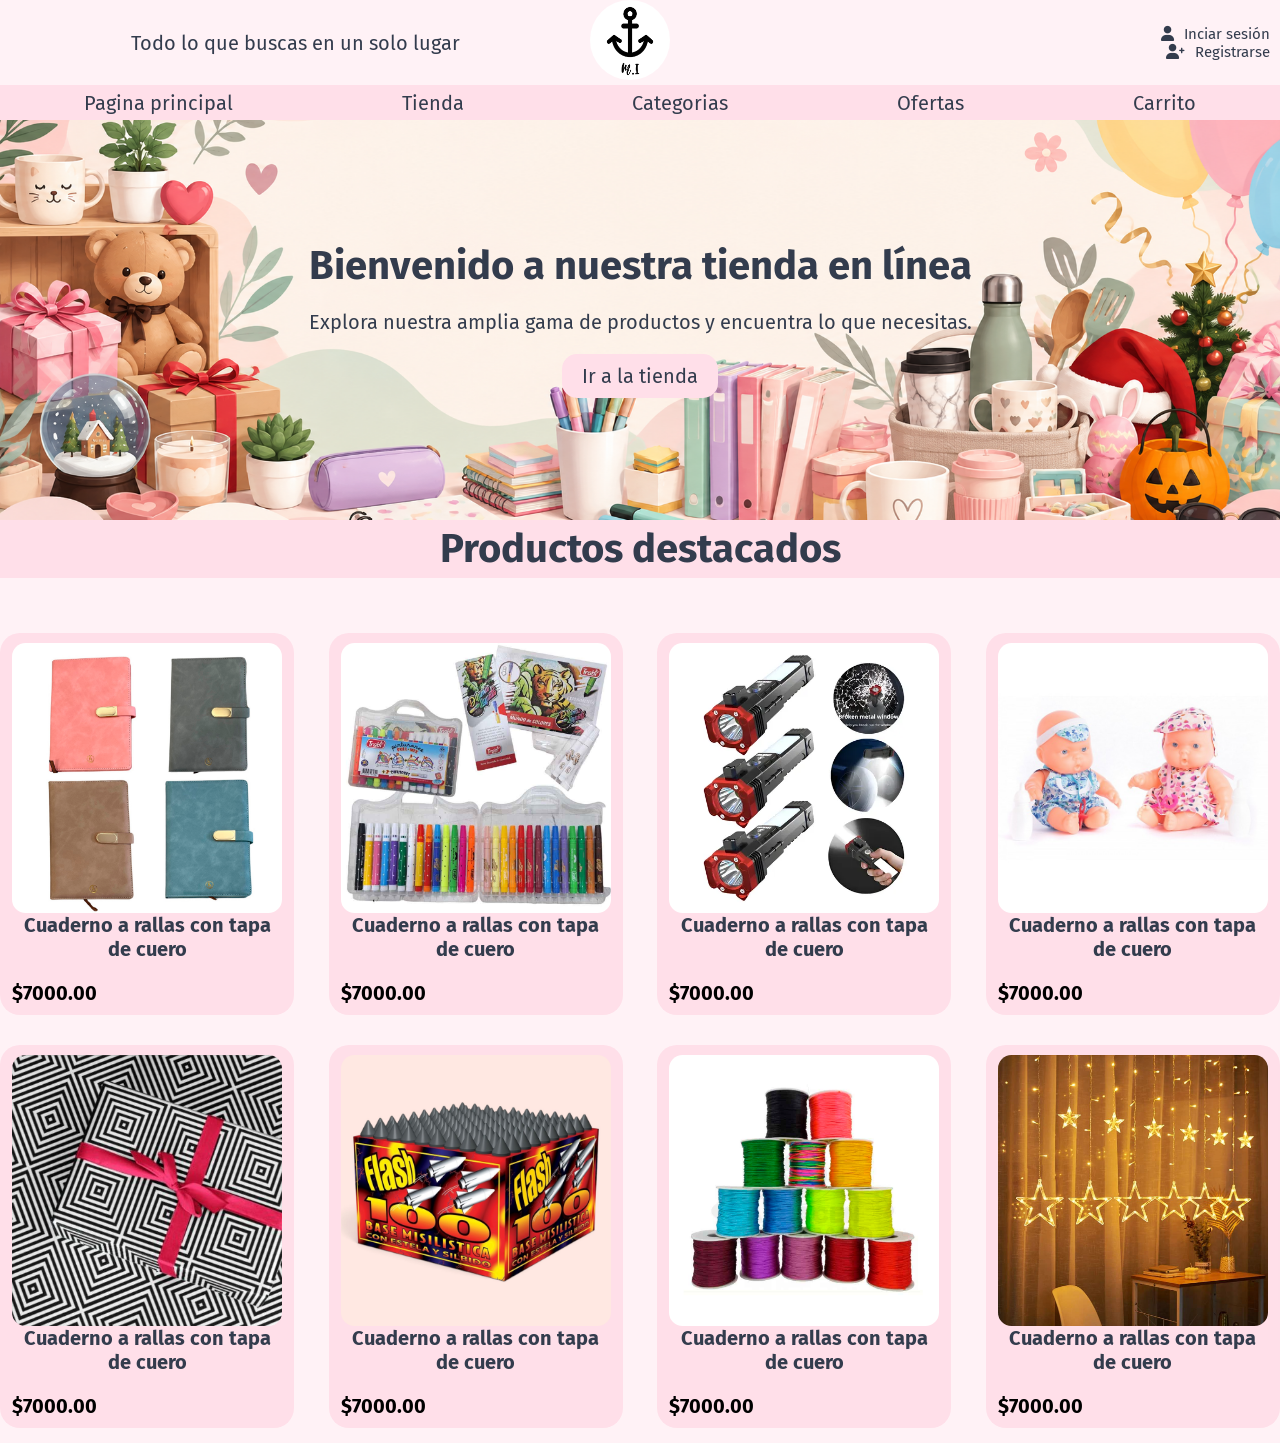
==== index.html @ cbd2b64b "cambios varios" ====
<!DOCTYPE html>
<html lang="es">
<head>
    <meta charset="UTF-8">
    <meta name="viewport" content="width=device-width, initial-scale=1.0">
    <link rel="stylesheet" href="https://cdnjs.cloudflare.com/ajax/libs/font-awesome/6.0.0-beta3/css/
all.min.css">
    <link rel="stylesheet" href="styles.css">
    <link rel="icon" type="image/png" href="img/logo.png">
    <title>Todo lo que buscas</title>
</head>
<body>
    <!--------------------------------------- Header ----------------------------->
    <header class = "header">
        <div class="logo-container">
            <div class="spacer">Todo lo que buscas en un solo lugar</div>
            <a href="index.html"> 
                <img src="img/logo.png" alt="Todo lo que buscas" class="logo">
            </a>
            <div class="session-links">
                <a href="#"> <i class="fa-solid fa-user"></i>Inciar sesión</a>
                <a href="#"> <i class="fa-solid fa-user-plus"></i>Registrarse</a>
            </div>
        </div>
        

        <div class="nav-links">
            <div class="link">
                <a href="index.html">Pagina principal</a>
            </div>
            <div class="link">
                <a href="pages/tienda.html">Tienda</a>
            </div>
            <div class="link">
                <a href="pages/categorias.html">Categorias</a>
            </div>
            <div class="link">
                <a href="pages/ofertas.html">Ofertas</a>
            </div>
            <div class="link">
                <a href="pages/carrito.html">Carrito</a>
            </div>
        </div>

        
    </header>

    <main>

        <!----------------------------- HERO ------------------------------>
        
        <hero class="hero">
            <section class="hero-content">
                <h1>Bienvenido a nuestra tienda en línea</h1>
                <p>Explora nuestra amplia gama de productos y encuentra lo que necesitas.</p>
                <a href="pages/tienda.html" class="btn">Ir a la tienda</a>    
            </section>
        </hero>
        
        <!------------------------cartilla de productos---------------------->
        <section class="cartilla">
            <h2>Productos destacados</h2>
            <div class="contenedor-productos">

                <div class="producto">
                    <img src="img/productos/cosa1.jpg" alt="cuaderno c/tapa">
                    <div class="producto-descripcion">
                        <h5>Cuaderno a rallas con tapa de cuero</h5>
                        <h4>$7000.00</h4>
                    </div>
                </div>

                <div class="producto">
                    <img src="img/productos/cosa2.jpg" alt="cuaderno c/tapa">
                    <div class="producto-descripcion">
                        <h5>Cuaderno a rallas con tapa de cuero</h5>
                        <h4>$7000.00</h4>
                    </div>
                </div>

                <div class="producto">
                    <img src="img/productos/cosa3.jpg" alt="cuaderno c/tapa">
                    <div class="producto-descripcion">
                        <h5>Cuaderno a rallas con tapa de cuero</h5>
                        <h4>$7000.00</h4>
                    </div>
                </div>
                <div class="producto">
                    <img src="img/productos/cosa4.jpg" alt="cuaderno c/tapa">
                    <div class="producto-descripcion">
                        <h5>Cuaderno a rallas con tapa de cuero</h5>
                        <h4>$7000.00</h4>
                    </div>
                </div>

                <div class="producto">
                    <img src="img/productos/cosa5.jpg" alt="cuaderno c/tapa">
                    <div class="producto-descripcion">
                        <h5>Cuaderno a rallas con tapa de cuero</h5>
                        <h4>$7000.00</h4>
                    </div>
                </div>

                <div class="producto">
                    <img src="img/productos/cosa6.jpg" alt="cuaderno c/tapa">
                    <div class="producto-descripcion">
                        <h5>Cuaderno a rallas con tapa de cuero</h5>
                        <h4>$7000.00</h4>
                    </div>
                </div>

                <div class="producto">
                    <img src="img/productos/cosa7.jpg" alt="cuaderno c/tapa">
                    <div class="producto-descripcion">
                        <h5>Cuaderno a rallas con tapa de cuero</h5>
                        <h4>$7000.00</h4>
                    </div>
                </div>

                <div class="producto">
                    <img src="img/productos/cosa8.jpg" alt="cuaderno c/tapa">
                    <div class="producto-descripcion">
                        <h5>Cuaderno a rallas con tapa de cuero</h5>
                        <h4>$7000.00</h4>
                    </div>
                </div>

            </div>
        </section>

        <!------------------------- Banner ---------------------------------->
        
    </main>
        
        
</body>
---- styles.css ----
@import url('https://fonts.googleapis.com/css2?family=Fira+Sans:ital,wght@0,100;0,200;0,300;0,400;0,500;0,600;0,700;0,800;0,900;1,100;1,200;1,300;1,400;1,500;1,600;1,700;1,800;1,900&family=Roboto:ital,wght@0,100..900;1,100..900&display=swap');
*{
    box-sizing: border-box;
    margin: 0;
    padding: 0;
    font-family: 'Fira Sans', sans-serif;
    font-size: 20px;
}

body{
    margin: 0;
    padding: 0;
    font-family: 'Fira Sans', sans-serif;
    background-color: #FFF2F6;
}

.header{
    background-color: #FFF2F6;
    display: flex;
    align-items: center;
    flex-direction: column;
    height: 120px;
    padding: 2 1%;
    border-radius: 5px;
    width: 100%;
    position: sticky;
    z-index: 1000;
    top: 0;
    
}

.logo-container{
    display: flex;
    align-items: center;
    justify-content: space-between;
    width: 100%;
    height: 100%;
}

.logo-container i{
    font-size: 15px;
    color: #333C4D;
    margin-right: 10px;
    justify-self:end;
}

.logo-container .logo{
    height: 80px;
    width: auto;
    background-color: #ffffff;
    transition: all 0.5s;
    border-radius: 50%;
}

.spacer{
    flex :1;
    text-align: center;
    color: #333C4D;
}
.logo-container .session-links {
    flex: 1; 
    
}

.logo-container .logo:hover{
    transform: scale(1.1);
}

.logo-container .session-links{
    display: flex;
    flex-direction: column;
    align-items: flex-end;
    justify-content: center;
    width: 100%;
    height: 100%;
    padding: 10px;
}

.logo-container .session-links a{
    display: inline-block;
    text-decoration: none;
    color: #333C4D;
    font-size: 15px;
    transition: all 0.5s;
}

.logo-container .session-links a:hover{
    transform: scale(1.1);
    color: #eceff1;
}
.header .link{
    margin: 0 10px;
    text-align: center;
}
.header .nav-links{
    width: 100%;
    height: 100%;
    list-style: none;
    display: flex;
    flex-direction: row;
    align-items: center;
    /* border: #333C4D 1px solid; */
    justify-content: space-around;
    background-color: #FFDFE9;
}
.header .nav-links .link a{
    display: inline-block;
    text-decoration: none;
    color: #333C4D;
    font-size: 20px;
    transition: all 0.5s;
}

.header .nav-links .link a:hover{
    transform: scale(1.1);
    color: #9CF1FD;
}

.hero{
    margin-top: auto;
    width: 100%;
    height: 400px;
    background-image: url('img/hero.png');
    background-size: cover;
    background-position: 0%;
    display: flex;
    justify-content: center;
    align-items: center;
}

.hero-content{
    text-align: center;
}

.hero h1{
    color: #333C4D;
    font-size: 40px;
    text-align: center;
    margin-bottom: 20px;
}

.hero p{
    color: #333C4D;
    font-size: 20px;
    text-align: center;
    margin-bottom: 20px;
}

.hero .btn{
    display: inline-block;
    background-color: #FFDFE9;
    color: #333C4D;
    text-decoration: none;
    padding: 10px 20px;
    border-radius: 15px;
    transition: all 0.5s;
}

.hero .btn:hover{
    transform: scale(1.1);
    background-color: #FFF2F6;
}

/*cartilla de productos*/

.cartilla{
    display: flex;
    flex-direction: column;
    align-items: center;
    /* padding: 5px; */
    height: 800px;
    width:100%;
}

.cartilla h2{
    color: #333C4D;
    font-size: 40px;
    text-align: center;
    margin-bottom: 20px;
    padding: 5px;
    background-color: #FFDFE9;
    width: 100%;
}
.cartilla .contenedor-productos{
    display: flex;
    justify-content: space-between;
    padding-top: 20px;
    flex-wrap: wrap;
}
.cartilla .contenedor-productos .producto{
    width: 23%;
    min-width: 100px;
    margin: 15px 0;
    padding: 10px 12px;
    border-radius: 20px;
    background-color: #FFDFE9;
    cursor: pointer;
    transition: 0.8s ease;
    position: relative;
    display: flex;
    flex-direction: column; 
}

.cartilla .contenedor-productos .producto:hover{
    transform: scale(1.05);
    box-shadow: #ffdfe95e ;
}

.cartilla .contenedor-productos .producto h5{
    color: #333C4D;
    font-size: 20px;
    text-align: center;
    margin-bottom: 20px;
}
.cartilla .contenedor-productos .producto img{
    width: 100%;
    height: auto;
    object-fit: cover;
    display: block;
    border-radius: 5%;
}
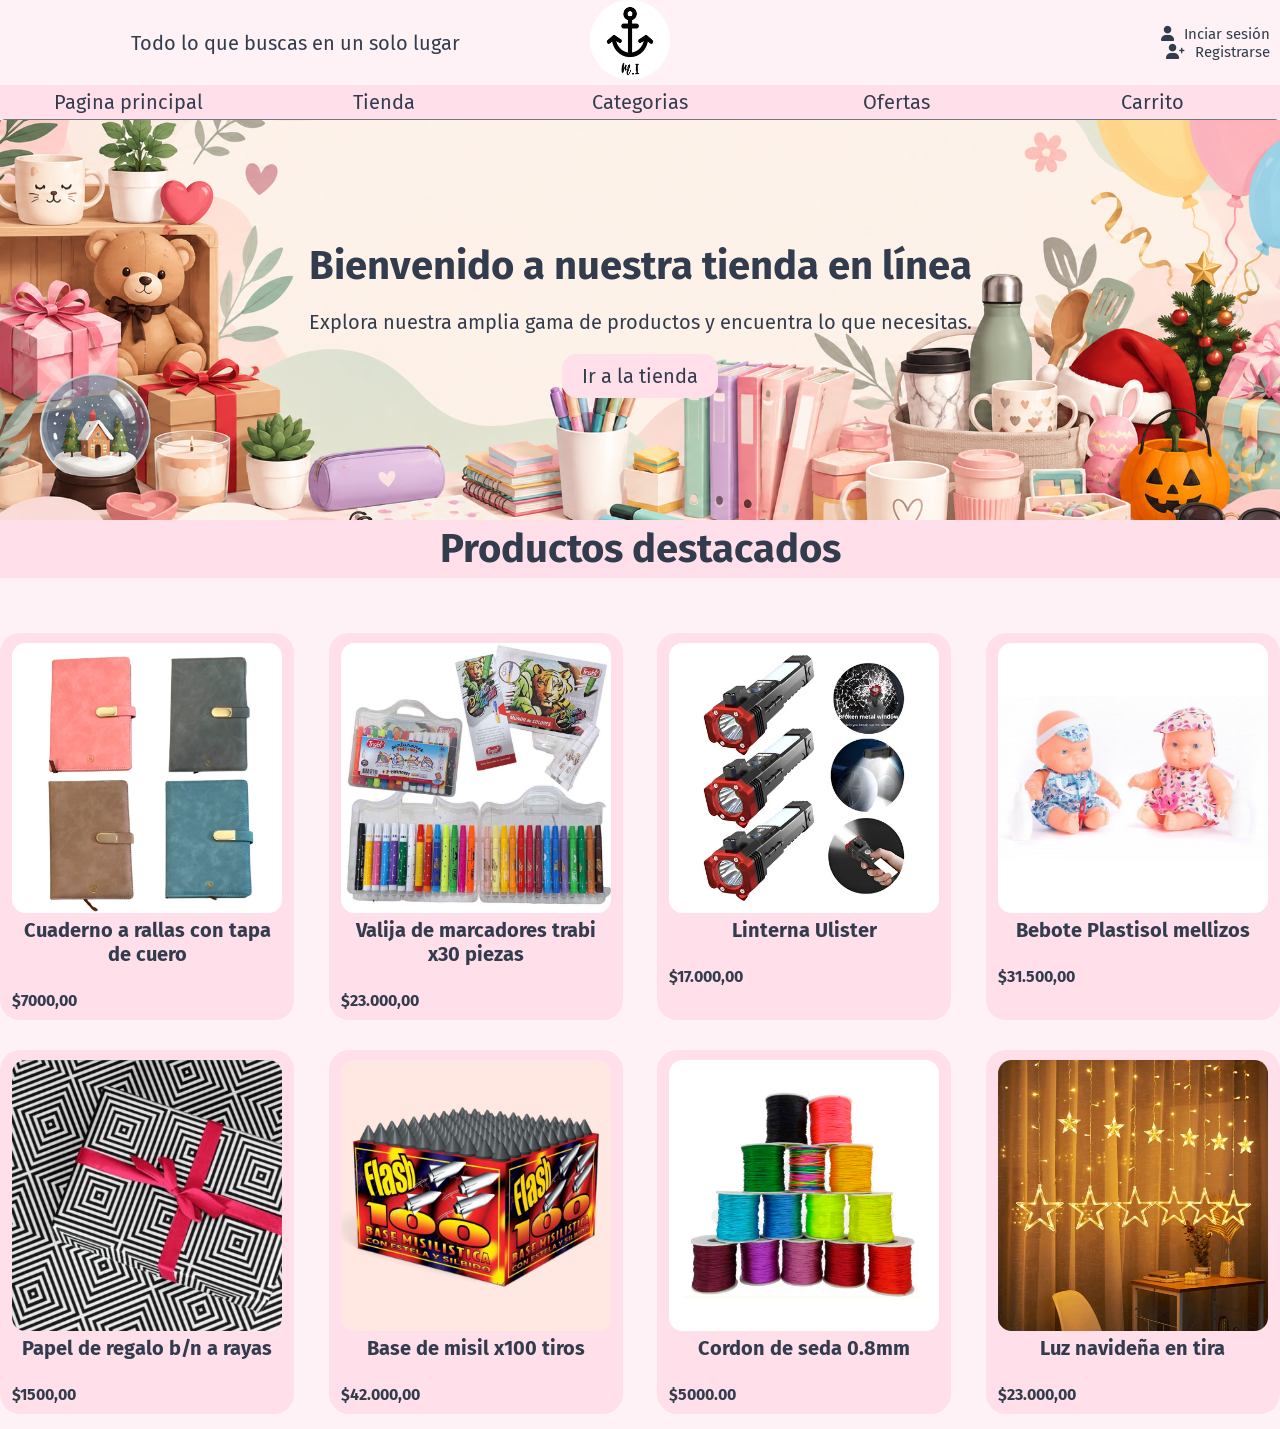
==== commit d12dfcf0: "banner mal ponido" ====
--- a/index.html
+++ b/index.html
@@ -66,62 +66,62 @@
                     <img src="img/productos/cosa1.jpg" alt="cuaderno c/tapa">
                     <div class="producto-descripcion">
                         <h5>Cuaderno a rallas con tapa de cuero</h5>
-                        <h4>$7000.00</h4>
+                        <h4>$7000,00</h4>
                     </div>
                 </div>
 
                 <div class="producto">
-                    <img src="img/productos/cosa2.jpg" alt="cuaderno c/tapa">
+                    <img src="img/productos/cosa2.jpg" alt="valija de marcadores">
                     <div class="producto-descripcion">
-                        <h5>Cuaderno a rallas con tapa de cuero</h5>
-                        <h4>$7000.00</h4>
+                        <h5>Valija de marcadores trabi x30 piezas</h5>
+                        <h4>$23.000,00</h4>
                     </div>
                 </div>
 
                 <div class="producto">
-                    <img src="img/productos/cosa3.jpg" alt="cuaderno c/tapa">
+                    <img src="img/productos/cosa3.jpg" alt="Linterna">
                     <div class="producto-descripcion">
-                        <h5>Cuaderno a rallas con tapa de cuero</h5>
-                        <h4>$7000.00</h4>
+                        <h5>Linterna Ulister</h5>
+                        <h4>$17.000,00</h4>
                     </div>
                 </div>
                 <div class="producto">
-                    <img src="img/productos/cosa4.jpg" alt="cuaderno c/tapa">
+                    <img src="img/productos/cosa4.jpg" alt="bebote plastico">
                     <div class="producto-descripcion">
-                        <h5>Cuaderno a rallas con tapa de cuero</h5>
-                        <h4>$7000.00</h4>
+                        <h5>Bebote Plastisol mellizos</h5>
+                        <h4>$31.500,00</h4>
                     </div>
                 </div>
 
                 <div class="producto">
-                    <img src="img/productos/cosa5.jpg" alt="cuaderno c/tapa">
+                    <img src="img/productos/cosa5.jpg" alt="papel de regalo">
                     <div class="producto-descripcion">
-                        <h5>Cuaderno a rallas con tapa de cuero</h5>
-                        <h4>$7000.00</h4>
+                        <h5>Papel de regalo b/n a rayas</h5>
+                        <h4>$1500,00</h4>
+                    </div>
+                </div>
+                
+                <div class="producto">
+                    <img src="img/productos/cosa6.jpg" alt="bateria misil de 100 tiros">
+                    <div class="producto-descripcion">
+                        <h5>Base de misil x100 tiros</h5>
+                        <h4>$42.000,00</h4>
                     </div>
                 </div>
 
                 <div class="producto">
-                    <img src="img/productos/cosa6.jpg" alt="cuaderno c/tapa">
+                    <img src="img/productos/cosa7.jpg" alt="cordon de seda">
                     <div class="producto-descripcion">
-                        <h5>Cuaderno a rallas con tapa de cuero</h5>
-                        <h4>$7000.00</h4>
+                        <h5>Cordon de seda 0.8mm</h5>
+                        <h4>$5000.00</h4>
                     </div>
                 </div>
 
                 <div class="producto">
-                    <img src="img/productos/cosa7.jpg" alt="cuaderno c/tapa">
+                    <img src="img/productos/cosa8.jpg" alt="luces colgantes">
                     <div class="producto-descripcion">
-                        <h5>Cuaderno a rallas con tapa de cuero</h5>
-                        <h4>$7000.00</h4>
-                    </div>
-                </div>
-
-                <div class="producto">
-                    <img src="img/productos/cosa8.jpg" alt="cuaderno c/tapa">
-                    <div class="producto-descripcion">
-                        <h5>Cuaderno a rallas con tapa de cuero</h5>
-                        <h4>$7000.00</h4>
+                        <h5>Luz navideña en tira</h5>
+                        <h4>$23.000,00</h4>
                     </div>
                 </div>
 
--- a/styles.css
+++ b/styles.css
@@ -26,7 +26,7 @@
     position: sticky;
     z-index: 1000;
     top: 0;
-    
+    border-bottom: #333c4daf 1px solid;
 }
 
 .logo-container{
@@ -86,11 +86,12 @@
 
 .logo-container .session-links a:hover{
     transform: scale(1.1);
-    color: #eceff1;
+    /* color: #eceff1; */
 }
 .header .link{
     margin: 0 10px;
     text-align: center;
+    width: 150px;
 }
 .header .nav-links{
     width: 100%;
@@ -113,7 +114,7 @@
 
 .header .nav-links .link a:hover{
     transform: scale(1.1);
-    color: #9CF1FD;
+    /* color: #9CF1FD; */
 }
 
 .hero{
@@ -202,7 +203,7 @@
 }
 
 .cartilla .contenedor-productos .producto:hover{
-    transform: scale(1.05);
+    transform: scale(1.02);
     box-shadow: #ffdfe95e ;
 }
 
@@ -211,6 +212,13 @@
     font-size: 20px;
     text-align: center;
     margin-bottom: 20px;
+    padding: 5px;
+}
+
+.cartilla .contenedor-productos .producto h4{
+    color: #333C4D;
+    font-size: 16px;
+    text-align: start;
 }
 .cartilla .contenedor-productos .producto img{
     width: 100%;
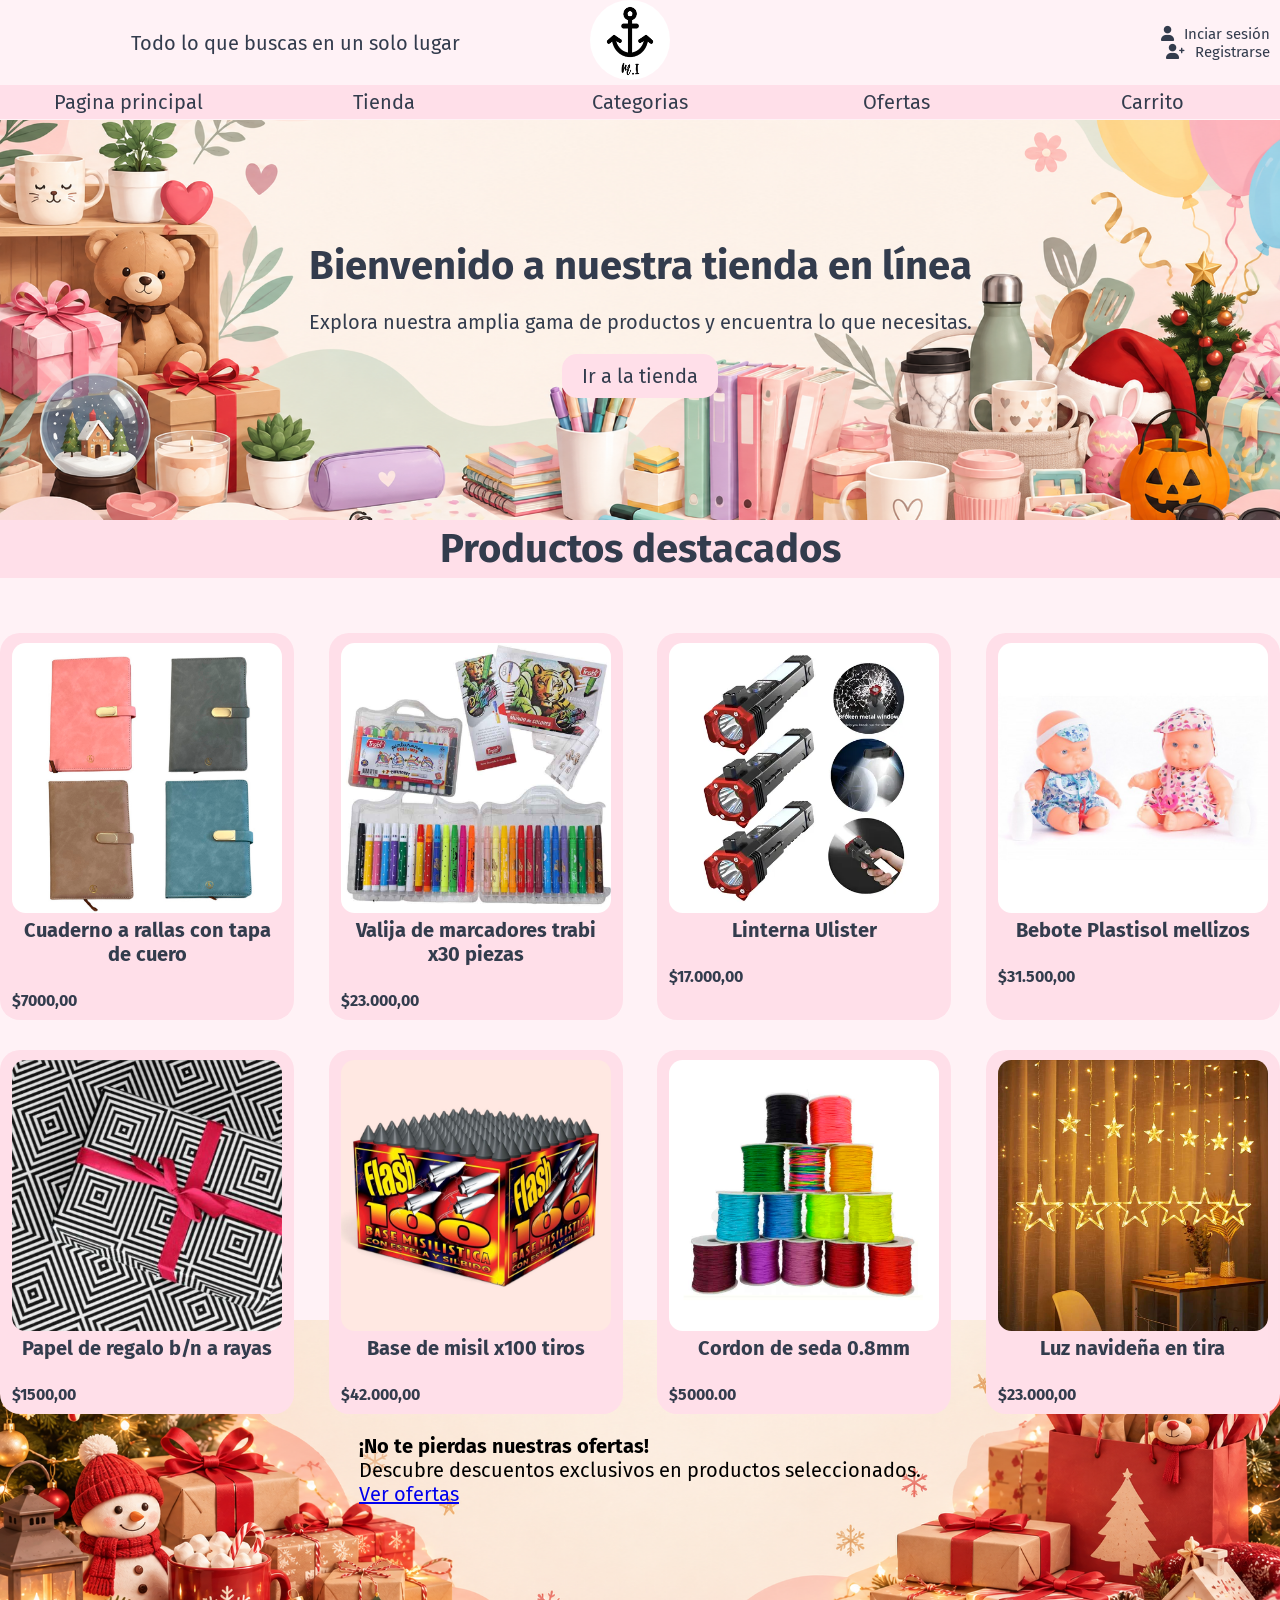
==== commit 5f8c03a4: "Banner mal ponido" ====
--- a/index.html
+++ b/index.html
@@ -49,13 +49,13 @@
 
         <!----------------------------- HERO ------------------------------>
         
-        <hero class="hero">
+        <section class="hero">
             <section class="hero-content">
                 <h1>Bienvenido a nuestra tienda en línea</h1>
                 <p>Explora nuestra amplia gama de productos y encuentra lo que necesitas.</p>
                 <a href="pages/tienda.html" class="btn">Ir a la tienda</a>    
             </section>
-        </hero>
+        </section>
         
         <!------------------------cartilla de productos---------------------->
         <section class="cartilla">
@@ -129,7 +129,14 @@
         </section>
 
         <!------------------------- Banner ---------------------------------->
-        
+        <div class="banner">
+            <div class="banner-content">
+                <h2>¡No te pierdas nuestras ofertas!</h2>
+                <p>Descubre descuentos exclusivos en productos seleccionados.</p>
+                <a href="pages/ofertas.html" class="btn">Ver ofertas</a>
+            </div>
+        </div>
+
     </main>
         
         
--- a/styles.css
+++ b/styles.css
@@ -26,7 +26,7 @@
     position: sticky;
     z-index: 1000;
     top: 0;
-    border-bottom: #333c4daf 1px solid;
+    border-bottom: #FFF2F6 1px solid;
 }
 
 .logo-container{
@@ -204,7 +204,7 @@
 
 .cartilla .contenedor-productos .producto:hover{
     transform: scale(1.02);
-    box-shadow: #ffdfe95e ;
+    box-shadow: 0px 4px 8px rgba(0, 0, 0, 0.308);
 }
 
 .cartilla .contenedor-productos .producto h5{
@@ -227,3 +227,15 @@
     display: block;
     border-radius: 5%;
 }
+
+/* Banner */
+.banner{
+    width: 100%;
+    height: 300px;
+    background-image: url('img/banner.png');
+    background-size: cover;
+    background-position: center;
+    display: flex;
+    justify-content: center;
+    align-items: center;
+}
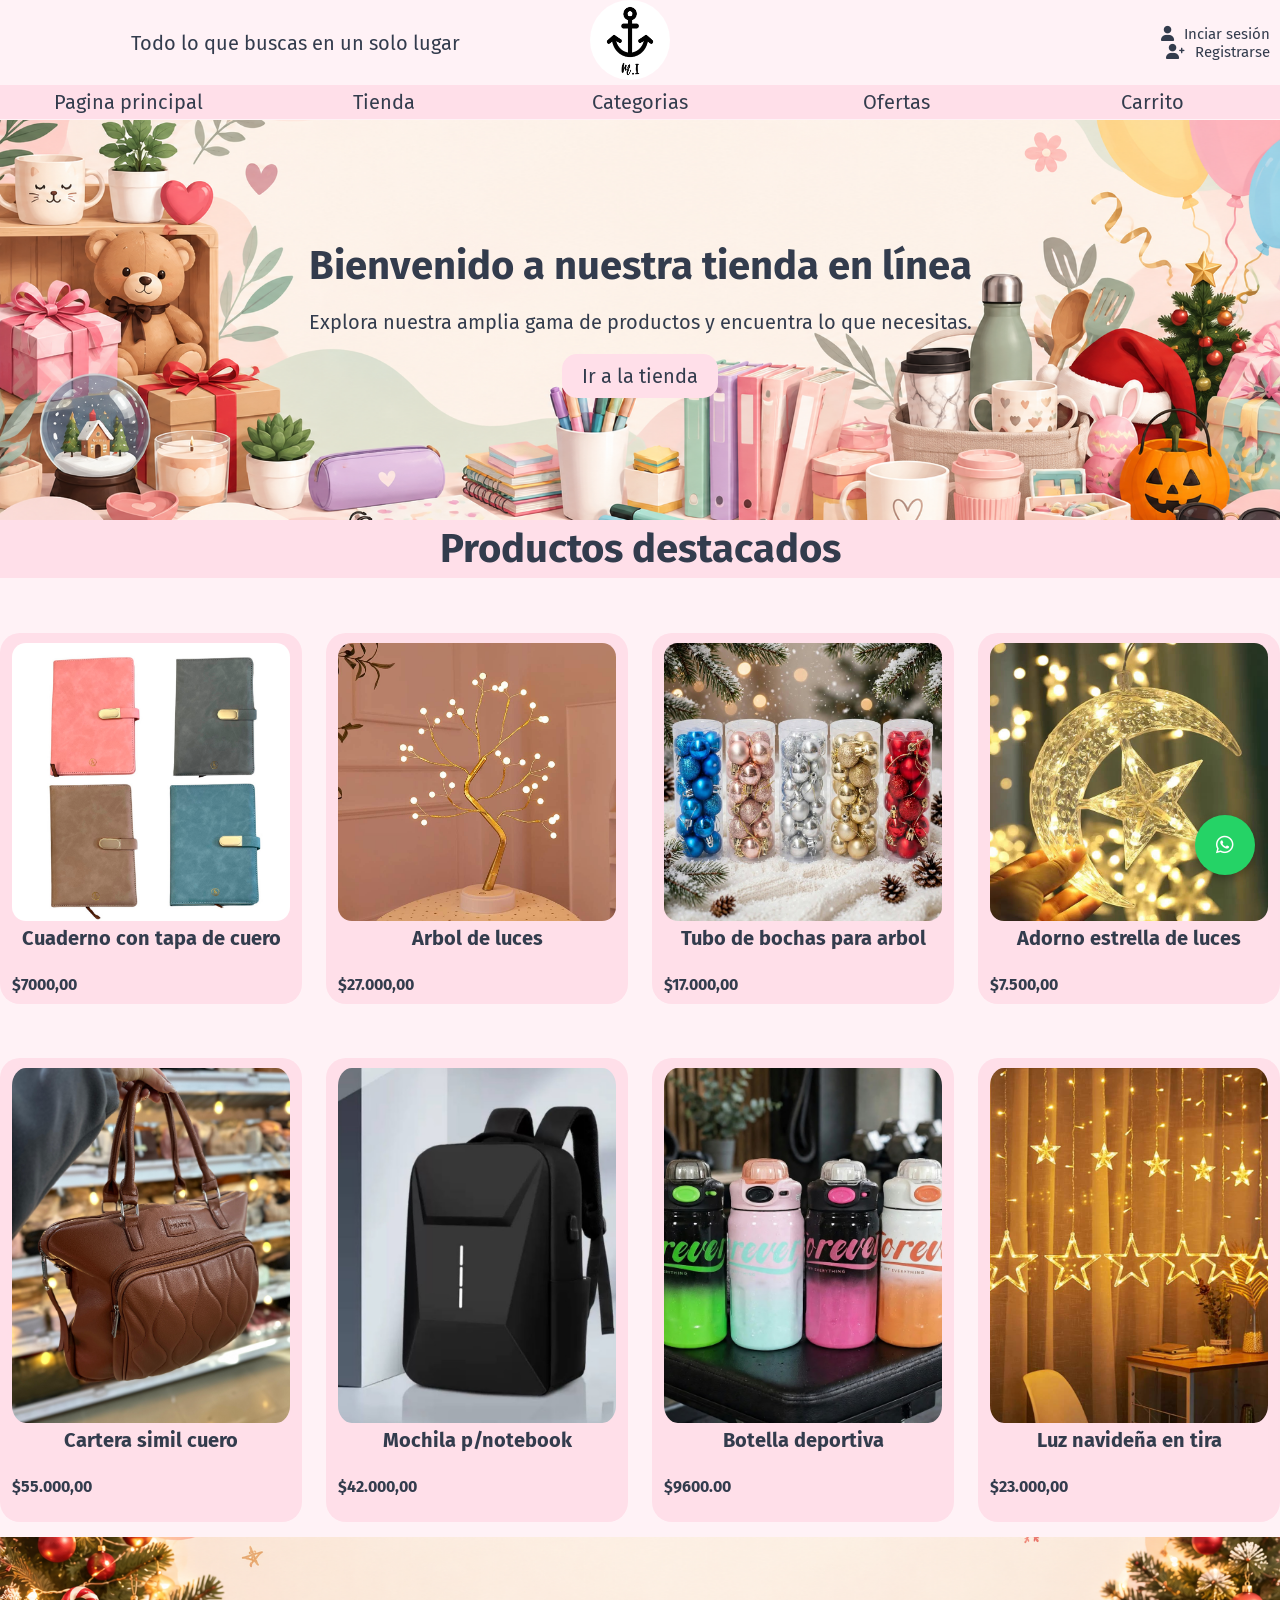
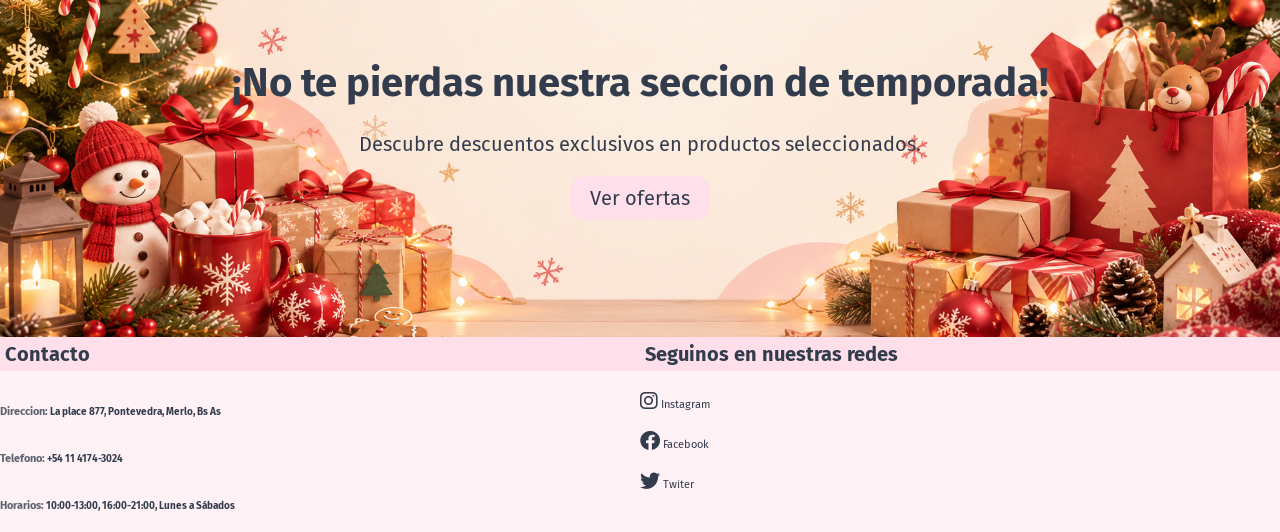
==== commit 668370f4: "Ya arregle el banner, agregue el footer" ====
--- a/index.html
+++ b/index.html
@@ -65,55 +65,55 @@
                 <div class="producto">
                     <img src="img/productos/cosa1.jpg" alt="cuaderno c/tapa">
                     <div class="producto-descripcion">
-                        <h5>Cuaderno a rallas con tapa de cuero</h5>
+                        <h5>Cuaderno con tapa de cuero</h5>
                         <h4>$7000,00</h4>
                     </div>
                 </div>
 
                 <div class="producto">
-                    <img src="img/productos/cosa2.jpg" alt="valija de marcadores">
+                    <img src="img/productos/cosa2.jpg" alt="arbol de luces">
                     <div class="producto-descripcion">
-                        <h5>Valija de marcadores trabi x30 piezas</h5>
-                        <h4>$23.000,00</h4>
+                        <h5>Arbol de luces</h5>
+                        <h4>$27.000,00</h4>
                     </div>
                 </div>
 
                 <div class="producto">
-                    <img src="img/productos/cosa3.jpg" alt="Linterna">
+                    <img src="img/productos/cosa3.jpg" alt="adorno navideño">
                     <div class="producto-descripcion">
-                        <h5>Linterna Ulister</h5>
+                        <h5>Tubo de bochas para arbol</h5>
                         <h4>$17.000,00</h4>
                     </div>
                 </div>
                 <div class="producto">
-                    <img src="img/productos/cosa4.jpg" alt="bebote plastico">
+                    <img src="img/productos/cosa4.jpg" alt="adorno de luz estrella">
                     <div class="producto-descripcion">
-                        <h5>Bebote Plastisol mellizos</h5>
-                        <h4>$31.500,00</h4>
+                        <h5>Adorno estrella de luces</h5>
+                        <h4>$7.500,00</h4>
                     </div>
                 </div>
 
                 <div class="producto">
-                    <img src="img/productos/cosa5.jpg" alt="papel de regalo">
+                    <img src="img/productos/cosa5.jpg" alt="bolso bonito">
                     <div class="producto-descripcion">
-                        <h5>Papel de regalo b/n a rayas</h5>
-                        <h4>$1500,00</h4>
+                        <h5>Cartera simil cuero</h5>
+                        <h4>$55.000,00</h4>
                     </div>
                 </div>
                 
                 <div class="producto">
-                    <img src="img/productos/cosa6.jpg" alt="bateria misil de 100 tiros">
+                    <img src="img/productos/cosa6.jpg" alt="mochila segura">
                     <div class="producto-descripcion">
-                        <h5>Base de misil x100 tiros</h5>
+                        <h5>Mochila p/notebook</h5>
                         <h4>$42.000,00</h4>
                     </div>
                 </div>
 
                 <div class="producto">
-                    <img src="img/productos/cosa7.jpg" alt="cordon de seda">
+                    <img src="img/productos/cosa7.jpg" alt="botella deportiva">
                     <div class="producto-descripcion">
-                        <h5>Cordon de seda 0.8mm</h5>
-                        <h4>$5000.00</h4>
+                        <h5>Botella deportiva</h5>
+                        <h4>$9600.00</h4>
                     </div>
                 </div>
 
@@ -131,13 +131,39 @@
         <!------------------------- Banner ---------------------------------->
         <div class="banner">
             <div class="banner-content">
-                <h2>¡No te pierdas nuestras ofertas!</h2>
+                <h2>¡No te pierdas nuestra seccion de temporada!</h2>
                 <p>Descubre descuentos exclusivos en productos seleccionados.</p>
                 <a href="pages/ofertas.html" class="btn">Ver ofertas</a>
             </div>
         </div>
 
+        <a href="https://wa.me/5491141743024?text=Hola,%20quisiera%20hacer%20una%20consulta"
+            class="btn-wsp"
+            target="_blank" 
+            rel="noopener noreferrer"
+            aria-label="Contactar por WhatsApp">
+                <i class="fa-brands fa-whatsapp"></i>
+        </a>
+
     </main>
-        
+    
+    <footer>
+        <div class="footer-container">
+            <div class="contacto">
+                <h2>Contacto</h2>
+                <h3><span>Direccion:</span> La place 877, Pontevedra, Merlo, Bs As</h3>
+                <h3><span>Telefono:</span> +54 11 4174-3024</h3>
+                <h3><span>Horarios:</span> 10:00-13:00, 16:00-21:00, Lunes a Sábados</h3>
+            </div>
+
+            <div class="redes">
+                <h2>Seguinos en nuestras redes</h2>
+                <a href="#"><i class="fa-brands fa-instagram"></i> Instagram</a>
+                <a href="#"><i class="fa-brands fa-facebook"></i> Facebook</a>
+                <a href="#"><i class="fa-brands fa-twitter"></i> Twiter</a>
+            </div>
+
+        </div>
+    </footer>
         
 </body>
--- a/styles.css
+++ b/styles.css
@@ -25,8 +25,7 @@
     width: 100%;
     position: sticky;
     z-index: 1000;
-    top: 0;
-    border-bottom: #FFF2F6 1px solid;
+    top: 0;border-bottom: #FFF2F6 1px solid;
 }
 
 .logo-container{
@@ -59,7 +58,6 @@
 }
 .logo-container .session-links {
     flex: 1; 
-    
 }
 
 .logo-container .logo:hover{
@@ -169,7 +167,7 @@
     flex-direction: column;
     align-items: center;
     /* padding: 5px; */
-    height: 800px;
+    height: auto;
     width:100%;
 }
 
@@ -183,14 +181,16 @@
     width: 100%;
 }
 .cartilla .contenedor-productos{
-    display: flex;
+    display: grid;
+    grid-template-columns: repeat(4, 1fr);
+    /* grid-template-rows: repeat(2 ,1fr); */
+    gap: 24px;
     justify-content: space-between;
     padding-top: 20px;
-    flex-wrap: wrap;
 }
 .cartilla .contenedor-productos .producto{
-    width: 23%;
-    min-width: 100px;
+    /* width: 23%;
+    min-width: 100px; */
     margin: 15px 0;
     padding: 10px 12px;
     border-radius: 20px;
@@ -203,8 +203,8 @@
 }
 
 .cartilla .contenedor-productos .producto:hover{
-    transform: scale(1.02);
-    box-shadow: 0px 4px 8px rgba(0, 0, 0, 0.308);
+    transform: scale(1.05);
+    box-shadow: 0 4px 8px rgba(0, 0, 0, 0.2);
 }
 
 .cartilla .contenedor-productos .producto h5{
@@ -222,20 +222,138 @@
 }
 .cartilla .contenedor-productos .producto img{
     width: 100%;
-    height: auto;
+    height: 80%;
     object-fit: cover;
     display: block;
     border-radius: 5%;
 }
 
+
 /* Banner */
 .banner{
     width: 100%;
-    height: 300px;
+    height: 400px;
     background-image: url('img/banner.png');
     background-size: cover;
     background-position: center;
     display: flex;
     justify-content: center;
     align-items: center;
+    text-align: center;
+}
+
+.banner h2{
+    color: #333C4D;
+    font-size: 40px;
+    text-align: center;
+    padding: 5px;
+    width: 100%;
+    margin-bottom: 20px;
+}
+.banner p{
+    color: #333C4D;
+    font-size: 20px;
+    text-align: center;
+    margin-bottom: 20px;
+}
+
+.banner a{
+    display: inline-block;
+    background-color: #FFDFE9;
+    color: #333C4D;
+    text-decoration: none;
+    padding: 10px 20px;
+    border-radius: 15px;
+    transition: all 0.5s;
+}
+
+.banner a:hover{
+    transform: scale(1.1);
+    background-color: #FFF2F6;
+}
+/*boton whatsapp*/
+
+.btn-wsp {
+    position: fixed;
+    bottom: 25px;
+    right: 25px;
+    width: 60px;
+    height: 60px;
+    line-height: 60px;
+    background-color: #25d366;
+    color: #ffffff;
+    border-radius: 50%;
+    font-size: 35px;
+    box-shadow: 0px 4px 10px rgba(0, 0, 0, 0.3);
+    z-index: 1000;
+    transition: transform 0.3s ease, background-color 0.3s ease;
+    display: flex;
+    justify-content: center;
+    align-items: center;
+    text-decoration: none;
+}
+
+.btn-wsp:hover {
+    background-color: #20ba5a;
+    transform: scale(1.1);
+    color: #ffffff;
+}
+/*Footer*/
+
+.footer-container{
+    display: grid;
+    grid-template-columns: repeat(2,1fr);
+}
+
+.footer-container .contacto{
+    display: flex;
+    flex-direction: column;
+    gap: 14px;
+}
+
+.footer-container h2{
+    color: #333C4D;
+    font-size: 20px;
+    text-align: start;
+    padding: 5px;
+    width: 100%;
+    margin-bottom: 20px;
+    background-color: #FFDFE9;
+}
+
+.footer-container h3{
+    color: #333c4d;
+    font-size: 10px;
+    text-align: start;
+    width: 100%;
+    margin-bottom: 20px;
+}
+
+.footer-container span{
+   color: #333c4dcb;
+    font-size: 11px;
+    text-align: start;
+    width: 100%;
+    margin-bottom: 20px; 
+}
+
+.footer-container .redes a{
+    display: inline-block;
+    text-decoration: none;
+    color: #333C4D;
+    font-size: 11px;
+    transition: all 0.5s;
+    margin-bottom: 20px;
+    transition: all 0.5s;
+}
+
+.footer-container .redes{
+    display: flex;
+    flex-direction: column;
+    text-decoration: none;
+}
+
+.footer-container .redes a:hover{
+    transform: scale(1.02);
+    background-color: #FFF2F6;
 }
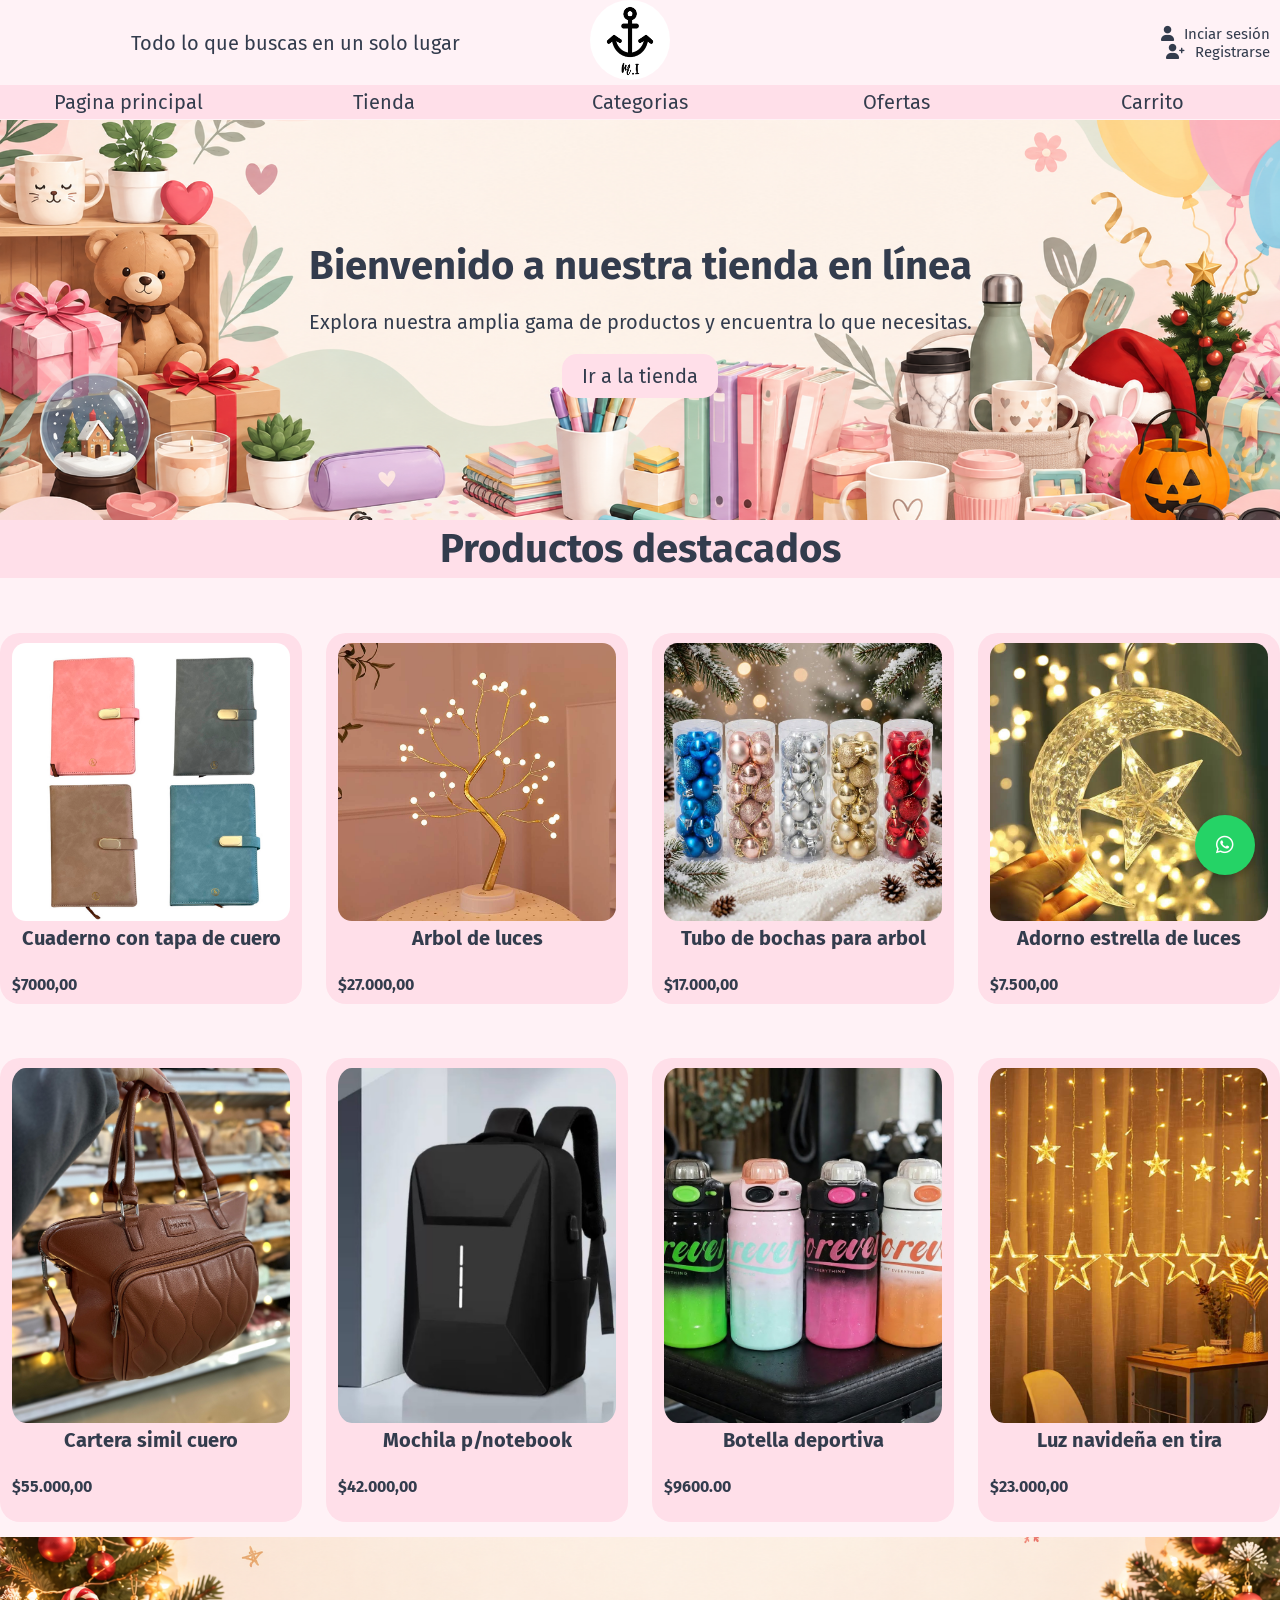
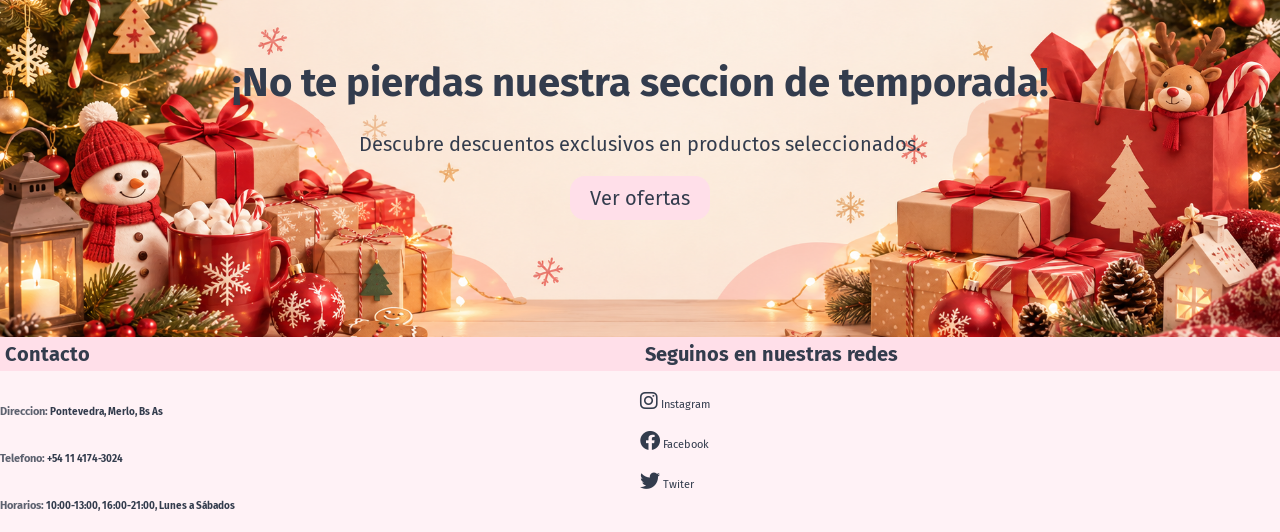
==== commit 12f426f3: "PAgina principal terminada, agregado de inicio de sesion" ====
--- a/index.html
+++ b/index.html
@@ -18,13 +18,18 @@
                 <img src="img/logo.png" alt="Todo lo que buscas" class="logo">
             </a>
             <div class="session-links">
-                <a href="#"> <i class="fa-solid fa-user"></i>Inciar sesión</a>
+                <a href="pages/iniciarSesion.html"> <i class="fa-solid fa-user"></i>Inciar sesión</a>
                 <a href="#"> <i class="fa-solid fa-user-plus"></i>Registrarse</a>
             </div>
         </div>
         
-
-        <div class="nav-links">
+        <input type="checkbox" id="menu-toggle" class="menu-toggle">
+        
+        <label for="menu-toggle" class="hamburger-btn">
+            <i class="fa-solid fa-bars"></i>
+        </label>
+        
+        <nav class="nav-links">
             <div class="link">
                 <a href="index.html">Pagina principal</a>
             </div>
@@ -40,10 +45,10 @@
             <div class="link">
                 <a href="pages/carrito.html">Carrito</a>
             </div>
-        </div>
-
+        </nav>
         
     </header>
+        
 
     <main>
 
@@ -151,10 +156,12 @@
         <div class="footer-container">
             <div class="contacto">
                 <h2>Contacto</h2>
-                <h3><span>Direccion:</span> La place 877, Pontevedra, Merlo, Bs As</h3>
+                <h3><span>Direccion:</span> Pontevedra, Merlo, Bs As</h3>
                 <h3><span>Telefono:</span> +54 11 4174-3024</h3>
                 <h3><span>Horarios:</span> 10:00-13:00, 16:00-21:00, Lunes a Sábados</h3>
             </div>
+
+
 
             <div class="redes">
                 <h2>Seguinos en nuestras redes</h2>
--- a/styles.css
+++ b/styles.css
@@ -25,7 +25,8 @@
     width: 100%;
     position: sticky;
     z-index: 1000;
-    top: 0;border-bottom: #FFF2F6 1px solid;
+    top: 0;
+    border-bottom: #FFF2F6 1px solid;
 }
 
 .logo-container{
@@ -86,12 +87,13 @@
     transform: scale(1.1);
     /* color: #eceff1; */
 }
-.header .link{
+ .link{
     margin: 0 10px;
     text-align: center;
     width: 150px;
 }
-.header .nav-links{
+
+.nav-links{
     width: 100%;
     height: 100%;
     list-style: none;
@@ -102,7 +104,8 @@
     justify-content: space-around;
     background-color: #FFDFE9;
 }
-.header .nav-links .link a{
+
+.nav-links .link a{
     display: inline-block;
     text-decoration: none;
     color: #333C4D;
@@ -110,7 +113,7 @@
     transition: all 0.5s;
 }
 
-.header .nav-links .link a:hover{
+.nav-links .link a:hover{
     transform: scale(1.1);
     /* color: #9CF1FD; */
 }
@@ -153,6 +156,7 @@
     padding: 10px 20px;
     border-radius: 15px;
     transition: all 0.5s;
+    text-align: center;
 }
 
 .hero .btn:hover{
@@ -302,7 +306,8 @@
 
 .footer-container{
     display: grid;
-    grid-template-columns: repeat(2,1fr);
+    grid-template-columns: repeat(2, 1fr);
+    
 }
 
 .footer-container .contacto{
@@ -344,7 +349,6 @@
     font-size: 11px;
     transition: all 0.5s;
     margin-bottom: 20px;
-    transition: all 0.5s;
 }
 
 .footer-container .redes{
@@ -353,7 +357,93 @@
     text-decoration: none;
 }
 
-.footer-container .redes a:hover{
-    transform: scale(1.02);
-    background-color: #FFF2F6;
-}+
+/*boton hamburguesa*/
+
+.menu-toggle{
+    display: none;
+}
+
+.hamburger-btn{
+    display: none;
+    color: #333C4D;
+    font-size: 26px;
+    align-self: start;
+    padding: 10px;
+    margin-bottom: 10px;
+}
+
+
+/* Media Queries */
+@media (max-width: 768px) {
+    .cartilla .contenedor-productos{
+        grid-template-columns: repeat(2, 1fr);
+    }
+
+    .hamburger-btn{
+        display: block;
+    }
+
+    .nav-links{
+        position: fixed;
+        display: flex;
+        flex-direction: column;
+        top: 0;
+        left: -100%;
+        width: auto;
+        height: 100vh;
+        background-color: #FFDFE9;
+        align-items: center;
+        justify-content: flex-start;
+        gap: 0;
+        overflow: hidden;
+        transition: left 0.4s ease-in-out;
+        box-shadow: 0 4px 6px rgba(0, 0, 0, 0.1);
+        z-index: 1000;
+    }
+
+    .nav-links .link{
+        width: 100%;
+        text-align: center;
+        padding: 15px 25px;
+    }
+
+    .nav-links .link a {
+        font-size: 18px;
+    }
+
+    .menu-toggle:checked ~ .nav-links{
+        left: 0;
+    }
+
+}
+
+@media (max-width: 528px) {
+    .cartilla .contenedor-productos{
+        grid-template-columns: 1fr;
+    }
+
+    .footer-container{
+        grid-template-columns: 1fr;
+    }
+
+    .hero{
+        height: 200px;
+    }
+
+    /* .hero-content{
+        text-align: center;
+    } */
+
+    .hero-content h1{
+        font-size: 30px;
+        margin-bottom: 0px;
+    }
+
+    .hero-content p{
+        text-align: center;
+    }
+
+}
+
+
